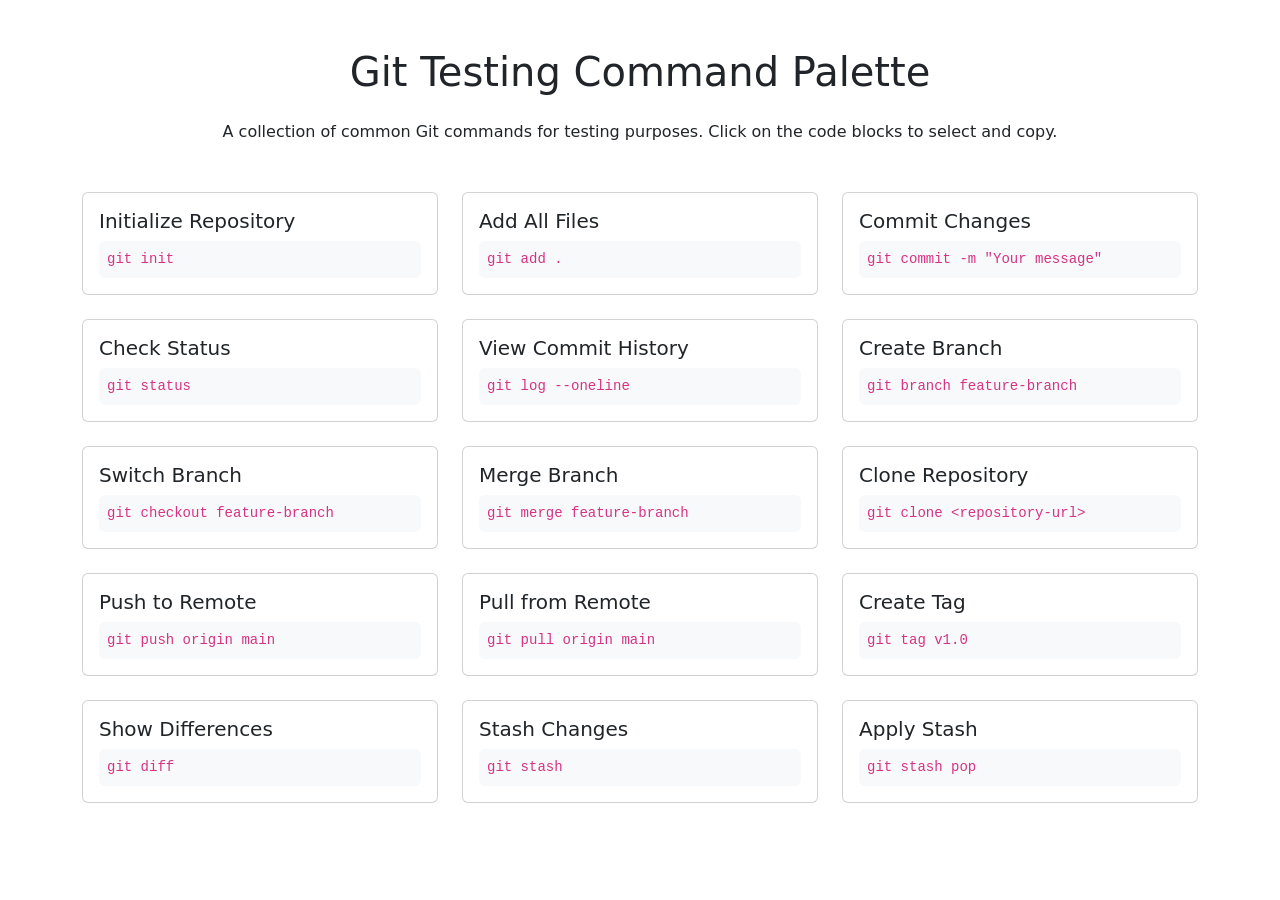
==== index.html @ dc4f45f8 "initial commit" ====
<!DOCTYPE html>
<html lang="en">
<head>
    <meta charset="UTF-8">
    <meta name="viewport" content="width=device-width, initial-scale=1.0">
    <title>Git Testing Command Palette</title>
    <link href="https://cdn.jsdelivr.net/npm/bootstrap@5.3.0/dist/css/bootstrap.min.css" rel="stylesheet">
</head>
<body>
    <div class="container mt-5">
        <h1 class="text-center mb-4">Git Testing Command Palette</h1>
        <p class="text-center mb-5">A collection of common Git commands for testing purposes. Click on the code blocks to select and copy.</p>
        <div class="row">
            <div class="col-md-4 mb-4">
                <div class="card">
                    <div class="card-body">
                        <h5 class="card-title">Initialize Repository</h5>
                        <code class="d-block p-2 bg-light rounded">git init</code>
                    </div>
                </div>
            </div>
            <div class="col-md-4 mb-4">
                <div class="card">
                    <div class="card-body">
                        <h5 class="card-title">Add All Files</h5>
                        <code class="d-block p-2 bg-light rounded">git add .</code>
                    </div>
                </div>
            </div>
            <div class="col-md-4 mb-4">
                <div class="card">
                    <div class="card-body">
                        <h5 class="card-title">Commit Changes</h5>
                        <code class="d-block p-2 bg-light rounded">git commit -m "Your message"</code>
                    </div>
                </div>
            </div>
            <div class="col-md-4 mb-4">
                <div class="card">
                    <div class="card-body">
                        <h5 class="card-title">Check Status</h5>
                        <code class="d-block p-2 bg-light rounded">git status</code>
                    </div>
                </div>
            </div>
            <div class="col-md-4 mb-4">
                <div class="card">
                    <div class="card-body">
                        <h5 class="card-title">View Commit History</h5>
                        <code class="d-block p-2 bg-light rounded">git log --oneline</code>
                    </div>
                </div>
            </div>
            <div class="col-md-4 mb-4">
                <div class="card">
                    <div class="card-body">
                        <h5 class="card-title">Create Branch</h5>
                        <code class="d-block p-2 bg-light rounded">git branch feature-branch</code>
                    </div>
                </div>
            </div>
            <div class="col-md-4 mb-4">
                <div class="card">
                    <div class="card-body">
                        <h5 class="card-title">Switch Branch</h5>
                        <code class="d-block p-2 bg-light rounded">git checkout feature-branch</code>
                    </div>
                </div>
            </div>
            <div class="col-md-4 mb-4">
                <div class="card">
                    <div class="card-body">
                        <h5 class="card-title">Merge Branch</h5>
                        <code class="d-block p-2 bg-light rounded">git merge feature-branch</code>
                    </div>
                </div>
            </div>
            <div class="col-md-4 mb-4">
                <div class="card">
                    <div class="card-body">
                        <h5 class="card-title">Clone Repository</h5>
                        <code class="d-block p-2 bg-light rounded">git clone &lt;repository-url&gt;</code>
                    </div>
                </div>
            </div>
            <div class="col-md-4 mb-4">
                <div class="card">
                    <div class="card-body">
                        <h5 class="card-title">Push to Remote</h5>
                        <code class="d-block p-2 bg-light rounded">git push origin main</code>
                    </div>
                </div>
            </div>
            <div class="col-md-4 mb-4">
                <div class="card">
                    <div class="card-body">
                        <h5 class="card-title">Pull from Remote</h5>
                        <code class="d-block p-2 bg-light rounded">git pull origin main</code>
                    </div>
                </div>
            </div>
            <div class="col-md-4 mb-4">
                <div class="card">
                    <div class="card-body">
                        <h5 class="card-title">Create Tag</h5>
                        <code class="d-block p-2 bg-light rounded">git tag v1.0</code>
                    </div>
                </div>
            </div>
            <div class="col-md-4 mb-4">
                <div class="card">
                    <div class="card-body">
                        <h5 class="card-title">Show Differences</h5>
                        <code class="d-block p-2 bg-light rounded">git diff</code>
                    </div>
                </div>
            </div>
            <div class="col-md-4 mb-4">
                <div class="card">
                    <div class="card-body">
                        <h5 class="card-title">Stash Changes</h5>
                        <code class="d-block p-2 bg-light rounded">git stash</code>
                    </div>
                </div>
            </div>
            <div class="col-md-4 mb-4">
                <div class="card">
                    <div class="card-body">
                        <h5 class="card-title">Apply Stash</h5>
                        <code class="d-block p-2 bg-light rounded">git stash pop</code>
                    </div>
                </div>
            </div>
        </div>
    </div>
</body>
</html>
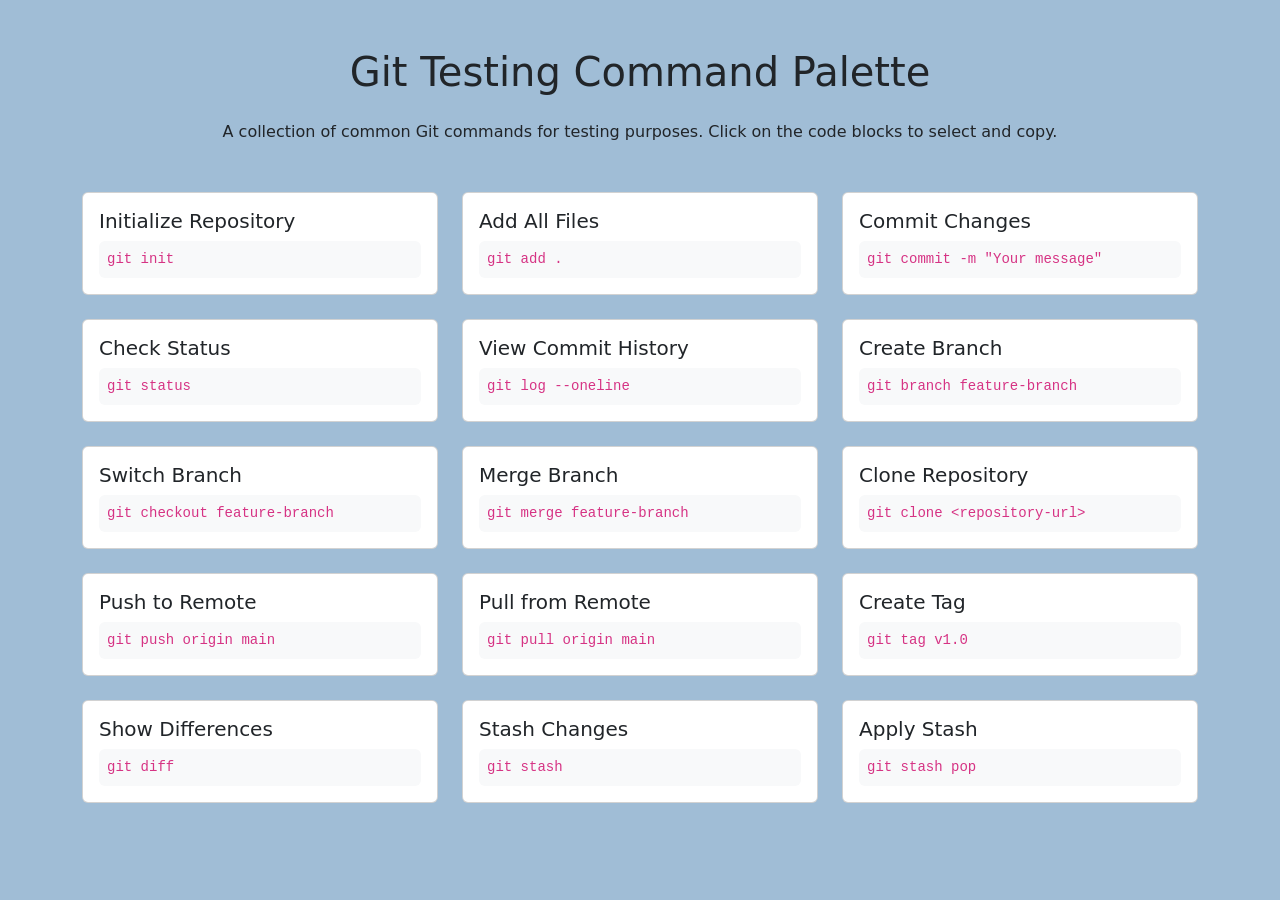
==== commit ea86d921: "added style.css" ====
--- a/index.html
+++ b/index.html
@@ -5,6 +5,7 @@
     <meta name="viewport" content="width=device-width, initial-scale=1.0">
     <title>Git Testing Command Palette</title>
     <link href="https://cdn.jsdelivr.net/npm/bootstrap@5.3.0/dist/css/bootstrap.min.css" rel="stylesheet">
+    <link rel="stylesheet" href="style.css">
 </head>
 <body>
     <div class="container mt-5">
--- a/style.css
+++ b/style.css
@@ -0,0 +1,3 @@
+body {
+    background-color: rgb(160, 189, 214);
+}
